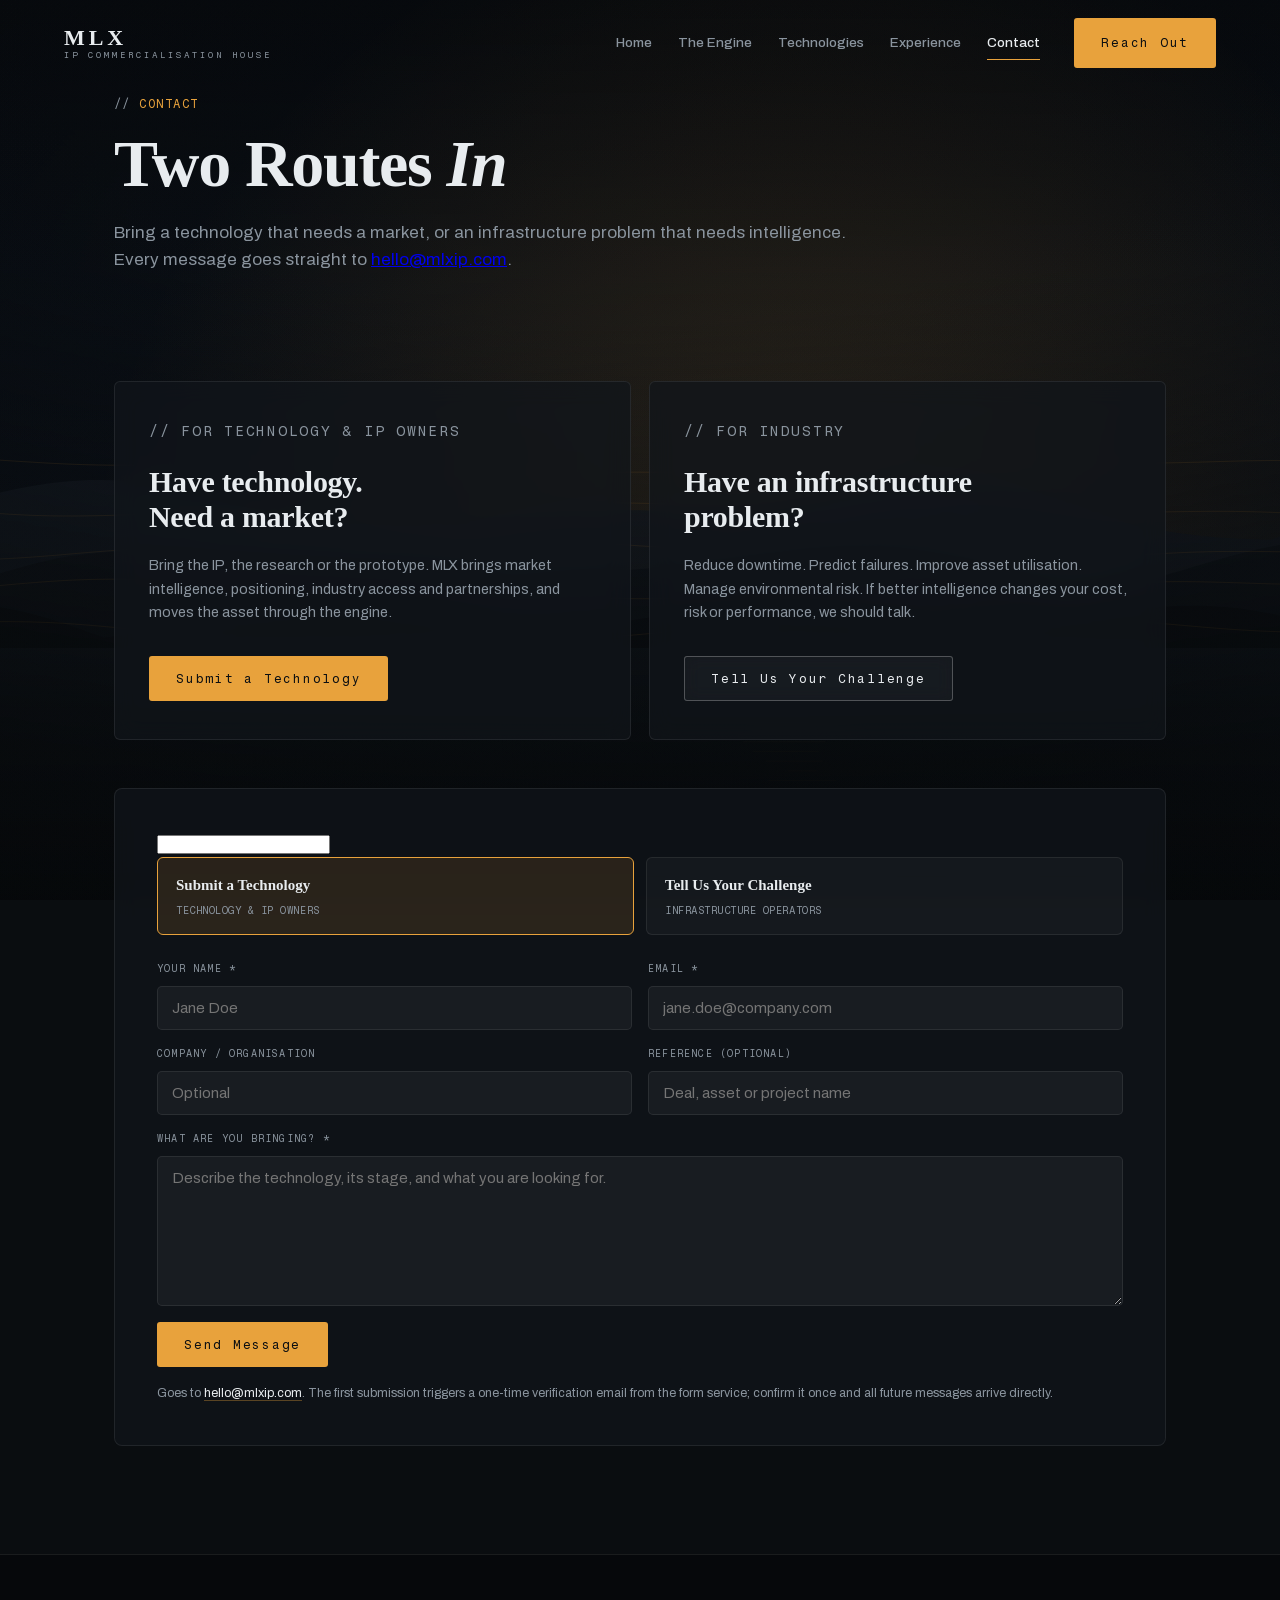
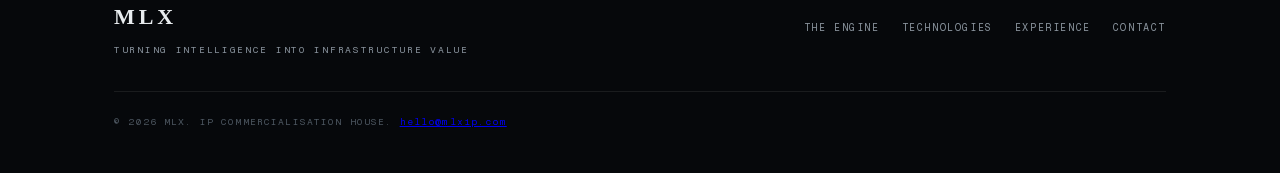
==== contact.html @ 14f5a901 "Add contact page with form to hello@mlxip.com; wire CTAs; guard matchMedia crash" ====
<!DOCTYPE html>
<html lang="en">
<head>
<meta charset="UTF-8" />
<meta name="viewport" content="width=device-width, initial-scale=1.0" />
<title>MLX | Contact</title>
<meta name="description" content="Send MLX a technology submission or an infrastructure challenge. Every message goes to hello@mlxip.com." />
<link rel="stylesheet" href="css/styles.css" />
<link rel="icon" href="data:image/svg+xml,%3Csvg xmlns='http://www.w3.org/2000/svg' viewBox='0 0 32 32'%3E%3Crect width='32' height='32' rx='6' fill='%230A0D10'/%3E%3Ctext x='16' y='22' font-family='monospace' font-size='14' fill='%23E8A23C' text-anchor='middle'%3EMLX%3C/text%3E%3C/svg%3E" />
</head>
<body>

<video id="bg-video" muted playsinline preload="auto" loop></video>
<canvas id="bg-canvas"></canvas>
<div class="bg-vignette"></div>
<div class="bg-grain"></div>

<!-- Navigation -->
<header class="nav">
  <a class="nav__mark" href="index.html" data-scroll>
    <span class="nav__mark-glyph">MLX</span>
    <span class="nav__mark-sub">IP Commercialisation House</span>
  </a>
  <nav class="nav__links">
    <a href="index.html">Home</a>
    <a href="index.html#engine">The Engine</a>
    <a href="index.html#portfolio">Technologies</a>
    <a href="index.html#team">Experience</a>
    <a href="#mail-form" data-scroll class="nav__is-active">Contact</a>
  </nav>
  <a class="btn btn--accent nav__cta" href="#mail-form" data-scroll>Reach Out</a>
  <button class="nav__burger" id="nav-burger" aria-label="Menu"><span></span><span></span><span></span></button>
</header>

<div class="nav-mobile" id="nav-mobile">
  <a href="index.html">Home</a>
  <a href="index.html#engine">The Engine</a>
  <a href="index.html#portfolio">Technologies</a>
  <a href="index.html#team">Experience</a>
  <a href="#mail-form" data-scroll class="nav-mobile__cta">Contact</a>
</div>

<main>

  <section class="contact-hero">
    <p class="mono tag reveal">CONTACT</p>
    <h1 class="reveal">Two Routes <em>In</em></h1>
    <p class="contact-hero__sub reveal">
      Bring a technology that needs a market, or an infrastructure problem that needs intelligence.
      Every message goes straight to <a href="mailto:hello@mlxip.com">hello@mlxip.com</a>.
    </p>
  </section>

  <section class="section" id="mail-form">
    <div class="grid grid--2 reveal">
      <article class="card card--route">
        <p class="mono tag">FOR TECHNOLOGY &amp; IP OWNERS</p>
        <h3>Have technology.<br />Need a market?</h3>
        <p>Bring the IP, the research or the prototype. MLX brings market intelligence, positioning, industry access and partnerships, and moves the asset through the engine.</p>
        <button type="button" class="btn btn--accent" data-intent="technology">Submit a Technology</button>
      </article>
      <article class="card card--route">
        <p class="mono tag">FOR INDUSTRY</p>
        <h3>Have an infrastructure<br />problem?</h3>
        <p>Reduce downtime. Predict failures. Improve asset utilisation. Manage environmental risk. If better intelligence changes your cost, risk or performance, we should talk.</p>
        <button type="button" class="btn btn--ghost" data-intent="challenge">Tell Us Your Challenge</button>
      </article>
    </div>

    <form id="contact-form" class="contact-form reveal" action="https://formsubmit.co/hello@mlxip.com" method="POST" target="_blank" novalidate>
      <input type="text" name="_honey" id="honey" class="hp" tabindex="-1" autocomplete="off" aria-hidden="true" />

      <div class="form-intent" role="radiogroup" aria-label="Message type">
        <input type="radio" name="intent" id="intent-tech" value="technology" checked />
        <label for="intent-tech"><b>Submit a Technology</b><small>TECHNOLOGY &amp; IP OWNERS</small></label>
        <input type="radio" name="intent" id="intent-challenge" value="challenge" />
        <label for="intent-challenge"><b>Tell Us Your Challenge</b><small>INFRASTRUCTURE OPERATORS</small></label>
      </div>

      <div class="form-grid">
        <div class="field">
          <span>YOUR NAME *</span>
          <input type="text" name="name" id="f-name" required minlength="2" maxlength="80" placeholder="Jane Doe" autocomplete="name" />
        </div>
        <div class="field">
          <span>EMAIL *</span>
          <input type="email" name="email" id="f-email" required placeholder="jane.doe@company.com" autocomplete="email" />
        </div>
        <div class="field">
          <span>COMPANY / ORGANISATION</span>
          <input type="text" name="company" id="f-company" maxlength="120" placeholder="Optional" autocomplete="organization" />
        </div>
        <div class="field">
          <span>REFERENCE (OPTIONAL)</span>
          <input type="text" name="reference" id="f-ref" maxlength="80" placeholder="Deal, asset or project name" />
        </div>
        <div class="field wide">
          <span id="msg-label">WHAT ARE YOU BRINGING? *</span>
          <textarea name="message" id="f-message" required minlength="10" maxlength="4000" placeholder="Describe the technology, its stage, and what you are looking for."></textarea>
        </div>
      </div>

      <div class="form-actions">
        <button type="submit" class="btn btn--accent">Send Message</button>
        <p class="form-note">Goes to <a href="mailto:hello@mlxip.com">hello@mlxip.com</a>. The first submission triggers a one-time verification email from the form service; confirm it once and all future messages arrive directly.</p>
      </div>

      <p class="form-status" id="form-status" role="status"></p>
    </form>
  </section>

  <footer class="footer">
    <div class="footer__inner">
      <div class="footer__brand">
        <span class="nav__mark-glyph">MLX</span>
        <p class="mono">TURNING INTELLIGENCE INTO INFRASTRUCTURE VALUE</p>
      </div>
      <nav class="footer__links mono">
        <a href="index.html#engine">THE ENGINE</a>
        <a href="index.html#portfolio">TECHNOLOGIES</a>
        <a href="index.html#team">EXPERIENCE</a>
        <a href="#mail-form" data-scroll>CONTACT</a>
      </nav>
      <p class="footer__copy mono">&copy; 2026 MLX. IP COMMERCIALISATION HOUSE. <a href="mailto:hello@mlxip.com">hello@mlxip.com</a></p>
    </div>
  </footer>

</main>

<script src="js/vendor/gsap.min.js"></script>
<script src="js/vendor/ScrollTrigger.min.js"></script>
<script src="js/vendor/lenis.min.js"></script>
<script src="js/background.js"></script>
<script src="js/contact.js"></script>
</body>
</html>
---- css/styles.css ----
/* MLX dark design system */

@font-face { font-family:'Fraunces'; src:url('fonts/fraunces-latin-700.woff2') format('woff2'); font-weight:100 900; font-style:normal; font-display:swap; }
@font-face { font-family:'Archivo'; src:url('fonts/archivo-latin-400.woff2') format('woff2'); font-weight:100 900; font-style:normal; font-display:swap; }
@font-face { font-family:'Fragment Mono'; src:url('fonts/fragment-mono-latin-400.woff2') format('woff2'); font-weight:100 900; font-style:normal; font-display:swap; }

:root {
  --bg:        #0A0D10;
  --bg-2:      #0E1216;
  --panel:     rgba(17, 22, 27, 0.72);
  --panel-hi:  rgba(22, 28, 34, 0.85);
  --line:      rgba(255,255,255,0.08);
  --line-hi:   rgba(232,162,60,0.35);
  --text:      #E8ECEF;
  --muted:     #8A949E;
  --accent:    #E8A23C;
  --accent-hi: #F5BC66;
  --accent-dim:rgba(232,162,60,0.12);
  --font-head: 'Fraunces', Georgia, 'Times New Roman', serif;
  --font-body: 'Archivo', 'Helvetica Neue', Arial, sans-serif;
  --font-mono: 'Fragment Mono', 'SF Mono', ui-monospace, Consolas, monospace;
  --maxw: 1180px;
  --pad: clamp(20px, 5vw, 64px);
}

* { margin:0; padding:0; box-sizing:border-box; }
html { scroll-behavior:auto; }
html.lenis, html.lenis body { height:auto; }
.lenis.lenis-smooth { scroll-behavior:auto !important; }

body {
  background:var(--bg);
  color:var(--text);
  font-family:var(--font-body);
  font-size:16px;
  line-height:1.6;
  overflow-x:hidden;
  -webkit-font-smoothing:antialiased;
}

::selection { background:var(--accent); color:#0A0D10; }

/* ---------- fixed background stack ---------- */
#bg-video, #bg-canvas {
  position:fixed; inset:0; width:100%; height:100%;
  object-fit:cover; z-index:0; display:block;
}
#bg-video { opacity:0; transition:opacity 1.2s ease; }
#bg-video.is-active { opacity:1; }
#bg-canvas { transition:opacity 1.2s ease; }
#bg-canvas.is-hidden { opacity:0; }
.bg-vignette {
  position:fixed; inset:0; z-index:1; pointer-events:none;
  background:
    radial-gradient(120% 90% at 50% 0%, transparent 40%, rgba(5,7,9,0.55) 100%),
    linear-gradient(to bottom, rgba(5,7,9,0.35), rgba(5,7,9,0.15) 30%, rgba(5,7,9,0.55) 90%);
}
.bg-grain {
  position:fixed; inset:0; z-index:1; pointer-events:none; opacity:.05; mix-blend-mode:overlay;
  background-image:url("data:image/svg+xml,%3Csvg xmlns='http://www.w3.org/2000/svg' width='140' height='140'%3E%3Cfilter id='n'%3E%3CfeTurbulence type='fractalNoise' baseFrequency='0.9' numOctaves='2'/%3E%3C/filter%3E%3Crect width='140' height='140' filter='url(%23n)'/%3E%3C/svg%3E");
}

main { position:relative; z-index:2; }

/* ---------- type & shared ---------- */
h1,h2,h3 { font-family:var(--font-head); font-weight:700; line-height:1.08; letter-spacing:-0.01em; }
h2 { font-size:clamp(30px, 4.2vw, 52px); }
h2 em, .hero__tagline em { font-style:normal; color:var(--accent); }
h3 { font-size:20px; }
.mono { font-family:var(--font-mono); font-size:12px; letter-spacing:0.12em; }
.tag { color:var(--accent); margin-bottom:16px; display:inline-block; }
.tag::before { content:'// '; color:var(--muted); }

.section { max-width:var(--maxw); margin:0 auto; padding:clamp(90px,12vh,150px) var(--pad); }
.section-head { max-width:720px; margin-bottom:clamp(40px,6vh,64px); }
.section-head__sub { color:var(--muted); margin-top:18px; font-size:17px; }

.btn {
  display:inline-flex; align-items:center; gap:10px;
  font-family:var(--font-mono); font-size:12.5px; letter-spacing:0.14em;
  padding:14px 26px; border-radius:3px; text-decoration:none;
  border:1px solid transparent; cursor:pointer;
  transition:transform .25s ease, box-shadow .25s ease, background .25s ease, color .25s ease, border-color .25s ease;
}
.btn--accent { background:var(--accent); color:#0B0E11; font-weight:500; }
.btn--accent:hover { background:var(--accent-hi); transform:translateY(-2px); box-shadow:0 8px 30px rgba(232,162,60,0.35); }
.btn--ghost { border-color:rgba(255,255,255,0.25); color:var(--text); background:rgba(255,255,255,0.03); backdrop-filter:blur(8px); }
.btn--ghost:hover { border-color:var(--accent); color:var(--accent); transform:translateY(-2px); }

/* ---------- nav ---------- */
.nav {
  position:fixed; top:0; left:0; right:0; z-index:50;
  display:flex; align-items:center; gap:34px;
  padding:18px var(--pad);
  transition:background .4s ease, border-color .4s ease, padding .4s ease;
  border-bottom:1px solid transparent;
}
.nav.is-scrolled {
  background:rgba(8,10,13,0.78); backdrop-filter:blur(14px);
  border-bottom-color:var(--line); padding:12px var(--pad);
}
.nav__mark { text-decoration:none; color:var(--text); display:flex; flex-direction:column; line-height:1.15; margin-right:auto; }
.nav__mark-glyph { font-family:var(--font-head); font-weight:700; font-size:22px; letter-spacing:0.18em; }
.nav__mark-sub { font-family:var(--font-mono); font-size:9px; letter-spacing:0.22em; color:var(--muted); text-transform:uppercase; }
.nav__links { display:flex; gap:26px; }
.nav__links a {
  color:var(--muted); text-decoration:none; font-size:13.5px; font-weight:500;
  transition:color .25s ease; position:relative;
}
.nav__links a::after { content:''; position:absolute; left:0; bottom:-6px; width:0; height:1px; background:var(--accent); transition:width .25s ease; }
.nav__links a.nav__is-active { color:var(--text); }
.nav__links a.nav__is-active::after { width:100%; }
.nav__links a:hover { color:var(--text); }
.nav__links a:hover::after { width:100%; }
.nav__burger { display:none; background:none; border:0; cursor:pointer; flex-direction:column; gap:5px; padding:6px; }
.nav__burger span { display:block; width:22px; height:2px; background:var(--text); transition:.3s; }
.nav-mobile {
  position:fixed; inset:0; z-index:49; background:rgba(7,9,12,0.96); backdrop-filter:blur(18px);
  display:flex; flex-direction:column; justify-content:center; gap:8px; padding:0 var(--pad);
  opacity:0; pointer-events:none; transition:opacity .35s ease;
}
.nav-mobile.is-open { opacity:1; pointer-events:auto; }
.nav-mobile a { font-family:var(--font-head); font-size:30px; color:var(--text); text-decoration:none; padding:10px 0; border-bottom:1px solid var(--line); }
.nav-mobile__cta { color:var(--accent) !important; }

/* ---------- hero ---------- */
.hero {
  min-height:100vh; display:flex; align-items:center;
  max-width:var(--maxw); margin:0 auto; padding:0 var(--pad); position:relative;
}
.hero__inner { max-width:760px; padding-top:8vh; }
.hero__wordmark {
  font-size:clamp(84px, 14vw, 168px); letter-spacing:0.08em; line-height:.95;
  background:linear-gradient(180deg, #F2F5F7 30%, #5C6A76 110%);
  -webkit-background-clip:text; background-clip:text; color:transparent;
  margin:6px 0 10px;
}
.hero__tagline { font-family:var(--font-head); font-weight:500; font-size:clamp(22px, 3vw, 34px); line-height:1.2; margin-bottom:22px; }
.hero__statement { color:var(--muted); max-width:560px; font-size:16.5px; margin-bottom:34px; }
.hero__ctas { display:flex; gap:16px; flex-wrap:wrap; }
.hero__scrollcue {
  position:absolute; bottom:34px; left:var(--pad);
  display:flex; align-items:center; gap:12px; color:var(--muted); font-size:10px;
}
.hero__scrollcue i { display:block; width:1px; height:44px; background:linear-gradient(var(--accent), transparent); animation:cue 2.2s ease-in-out infinite; }
@keyframes cue { 0%,100% { transform:scaleY(.4); opacity:.4; } 50% { transform:scaleY(1); opacity:1; } }

/* ---------- engine ---------- */
.engine { position:relative; }
.engine__pin {
  min-height:100vh; display:flex; flex-direction:column; justify-content:center;
  max-width:var(--maxw); margin:0 auto; padding:12vh var(--pad) 10vh;
}
.engine__layout { display:grid; grid-template-columns:minmax(280px, 380px) 1fr; gap:clamp(30px, 5vw, 70px); align-items:center; }
.engine__funnel { display:flex; flex-direction:column; gap:8px; }
.engine__funnel-bar {
  position:relative; height:clamp(34px, 5.2vh, 52px);
  background:rgba(255,255,255,0.035); border:1px solid var(--line); border-radius:2px;
  transition:border-color .4s, background .4s, box-shadow .4s;
}
.engine__funnel-bar label {
  position:absolute; inset:0; display:flex; align-items:center; padding:0 16px;
  font-family:var(--font-mono); font-size:11.5px; letter-spacing:0.22em; color:var(--muted);
  transition:color .4s;
}
/* trapezoid funnel: each bar narrower than the last */
.engine__funnel-bar:nth-child(1) { width:100%; }
.engine__funnel-bar:nth-child(2) { width:91%; }
.engine__funnel-bar:nth-child(3) { width:82%; }
.engine__funnel-bar:nth-child(4) { width:73%; }
.engine__funnel-bar:nth-child(5) { width:64%; }
.engine__funnel-bar:nth-child(6) { width:55%; }
.engine__funnel-bar.is-active {
  background:linear-gradient(90deg, var(--accent-dim), rgba(232,162,60,0.05));
  border-color:var(--line-hi);
  box-shadow:0 0 24px rgba(232,162,60,0.12) inset;
}
.engine__funnel-bar.is-active label { color:var(--accent); }
.engine__stages { position:relative; min-height:300px; }
.stage {
  position:absolute; inset:0; display:flex; flex-direction:column; justify-content:center;
  opacity:0; transform:translateY(28px); pointer-events:none;
}
.stage.is-active { pointer-events:auto; }
.stage__num { color:var(--accent); font-size:13px; margin-bottom:14px; }
.stage h3 { font-size:clamp(24px, 2.6vw, 34px); margin-bottom:14px; }
.stage p { color:var(--muted); max-width:520px; font-size:16.5px; }
.engine__foot { margin-top:5vh; color:var(--muted); font-size:10.5px; text-align:center; opacity:.7; }

/* ---------- cards ---------- */
.grid { display:grid; gap:18px; }
.grid--4 { grid-template-columns:repeat(4,1fr); }
.grid--3 { grid-template-columns:repeat(3,1fr); }
.grid--2 { grid-template-columns:repeat(2,1fr); }
.card {
  background:var(--panel); border:1px solid var(--line); border-radius:6px;
  padding:28px 26px; backdrop-filter:blur(12px);
  transition:transform .35s ease, border-color .35s ease, background .35s ease;
}
.card:hover { transform:translateY(-5px); border-color:var(--line-hi); background:var(--panel-hi); }
.card__icon { color:var(--accent); font-size:11px; margin-bottom:20px; }
.card h3 { margin-bottom:12px; }
.card p { color:var(--muted); font-size:14.5px; }
.card__meta { list-style:none; margin-top:20px; display:flex; flex-direction:column; gap:7px; }
.card__meta li { font-size:10px; color:var(--muted); letter-spacing:0.14em; }
.card__meta li::before { content:'+ '; color:var(--accent); }
.card--pillar .stage__num { display:inline-block; font-size:26px; color:rgba(232,162,60,0.5); margin-bottom:16px; }

/* ---------- portfolio ---------- */
.portfolio__table { border:1px solid var(--line); border-radius:6px; overflow:hidden; background:var(--panel); backdrop-filter:blur(12px); }
.portfolio__row {
  display:grid; grid-template-columns:1.2fr 1.6fr 1fr 1.1fr 0.8fr; gap:18px;
  padding:24px 26px; border-top:1px solid var(--line); align-items:center;
}
.portfolio__row--head { border-top:0; padding:14px 26px; font-size:10px; color:var(--muted); background:rgba(255,255,255,0.02); letter-spacing:0.16em; }
.portfolio__row--head span:not(:first-child) { border-left:1px solid var(--line); padding-left:18px; }
.portfolio__row:not(.portfolio__row--head):hover { background:rgba(255,255,255,0.02); }
.portfolio__tech strong { font-family:var(--font-head); font-size:18px; display:block; }
.portfolio__tech small { color:var(--muted); font-size:9.5px; letter-spacing:0.18em; }
.portfolio__row > span:not(.portfolio__tech) { color:var(--muted); font-size:13.5px; }
.portfolio__path { font-size:10px !important; letter-spacing:0.1em; color:var(--text) !important; }
.portfolio__muted { opacity:.55; }
.status {
  font-style:normal; font-family:var(--font-mono); font-size:9.5px; letter-spacing:0.16em;
  padding:6px 12px; border-radius:2px; white-space:nowrap; display:inline-block;
}
.status--live { color:var(--accent); border:1px solid var(--line-hi); background:var(--accent-dim); }
.status--live::before { content:''; display:inline-block; width:6px; height:6px; border-radius:50%; background:var(--accent); margin-right:8px; animation:pulse 2s infinite; }
.status--pending { color:var(--muted); border:1px solid var(--line); }
@keyframes pulse { 0%,100% { opacity:1; } 50% { opacity:.3; } }
.portfolio__cta { margin-top:40px; display:flex; align-items:center; gap:24px; flex-wrap:wrap; }
.portfolio__cta p { color:var(--muted); font-size:15px; }

/* ---------- insights ---------- */
.insights__empty {
  border:1px dashed rgba(255,255,255,0.16); border-radius:6px; padding:70px 30px;
  text-align:center; color:var(--muted); background:rgba(255,255,255,0.015);
}
.insights__empty .mono { color:var(--accent); letter-spacing:0.3em; margin-bottom:12px; }
.insights__pulse {
  width:10px; height:10px; border-radius:50%; background:var(--accent); margin:0 auto 22px;
  animation:pulse 2s infinite;
}

/* ---------- contact page ---------- */
.contact-hero { max-width:var(--maxw); margin:0 auto; padding:clamp(70px,10vh,130px) var(--pad) 0; }
.contact-hero h1 { font-size:clamp(38px,5.2vw,66px); line-height:1.04; letter-spacing:-0.02em; }
.contact-hero__sub { color:var(--muted); font-size:17px; max-width:780px; margin-top:20px; }

/* ---------- contact form ---------- */
.contact-form {
  background:var(--panel); border:1px solid var(--line); border-radius:8px;
  padding:clamp(26px,3.4vw,42px); backdrop-filter:blur(12px); margin-top:48px;
}
.form-intent { display:flex; gap:12px; flex-wrap:wrap; }
.form-intent input { position:absolute; opacity:0; pointer-events:none; }
.form-intent label {
  flex:1 1 0; min-width:210px; padding:15px 18px; cursor:pointer; color:var(--text);
  background:rgba(255,255,255,0.03); border:1px solid var(--line); border-radius:6px;
  transition:border-color .2s ease, background .2s ease;
}
.form-intent label:hover { border-color:var(--line-hi); }
.form-intent input:checked + label { border-color:var(--accent); background:var(--accent-dim); }
.form-intent label b { font-family:var(--font-head); font-weight:700; font-size:15px; display:block; }
.form-intent label small { font-family:var(--font-mono); font-size:10.5px; color:var(--muted); display:block; margin-top:6px; letter-spacing:0.05em; }
.form-grid { display:grid; grid-template-columns:repeat(2,1fr); gap:16px; margin-top:26px; }
.field { position:relative; }
.field.wide { grid-column:1 / -1; }
.field > span { display:block; font-family:var(--font-mono); font-size:10px; letter-spacing:0.12em; color:var(--muted); margin-bottom:9px; }
.field input, .field textarea {
  width:100%; background:rgba(255,255,255,0.045); border:1px solid var(--line); border-radius:5px;
  color:var(--text); padding:13px 14px; font-family:var(--font-body); font-size:15px;
  transition:border-color .2s ease, box-shadow .2s ease;
}
.field input:focus, .field textarea:focus { outline:none; border-color:var(--accent); box-shadow:0 0 0 2px rgba(232,162,60,0.12); }
.field textarea { min-height:150px; resize:vertical; }
.form-actions { display:flex; align-items:center; gap:16px; flex-wrap:wrap; margin-top:8px; }
.form-note { color:var(--muted); font-size:12.5px; }
.form-note a { color:var(--text); text-decoration:none; border-bottom:1px solid var(--line-hi); }
.form-note a:hover { color:var(--accent); }
.form-status { display:none; margin-top:18px; font-size:14.5px; }
.form-status.show { display:block; }
.form-status.ok { color:#93C19E; }
.form-status.err { color:#DF8A6B; }
@media (max-width:760px) {
  .form-intent { flex-direction:column; }
  .form-grid { grid-template-columns:1fr; }
}

/* ---------- contact routes (home + page) ---------- */
.card--route { padding:38px 34px; display:flex; flex-direction:column; align-items:flex-start; gap:6px; }
.card--route h3 { font-size:clamp(24px, 2.4vw, 30px); margin-bottom:14px; line-height:1.15; }
.card--route p:not(.tag) { color:var(--muted); margin-bottom:26px; }
.card--route .btn { margin-top:auto; }

/* ---------- footer ---------- */
.footer { border-top:1px solid var(--line); background:rgba(6,8,10,0.72); backdrop-filter:blur(10px); position:relative; z-index:2; }
.footer__inner {
  max-width:var(--maxw); margin:0 auto; padding:44px var(--pad);
  display:flex; align-items:center; gap:34px; flex-wrap:wrap;
}
.footer__brand { margin-right:auto; }
.footer__brand p { color:var(--muted); font-size:9.5px; margin-top:8px; letter-spacing:0.18em; }
.footer__links { display:flex; gap:22px; }
.footer__links a { color:var(--muted); text-decoration:none; font-size:10px; letter-spacing:0.16em; transition:color .25s; }
.footer__links a:hover { color:var(--accent); }
.footer__copy { color:#4E5862; font-size:9.5px; width:100%; padding-top:22px; border-top:1px solid var(--line); }

/* ---------- reveal defaults (JS overrides) ---------- */
.reveal { opacity:0; transform:translateY(26px); }

/* ---------- responsive ---------- */
@media (max-width: 1020px) {
  .grid--4 { grid-template-columns:repeat(2,1fr); }
  .grid--3 { grid-template-columns:1fr; }
  .grid--2 { grid-template-columns:1fr; }
  .engine__layout { grid-template-columns:1fr; gap:40px; }
  .engine__stages { min-height:240px; }
  .nav__links, .nav__cta { display:none; }
  .nav__burger { display:flex; }
}
@media (max-width: 760px) {
  .grid--4 { grid-template-columns:1fr; }
  .portfolio__row { grid-template-columns:1fr; gap:10px; padding:20px; }
  .portfolio__row--head { display:none; }
  .portfolio__row > span::before { content:attr(data-th); display:block; font-family:var(--font-mono); font-size:9px; letter-spacing:0.2em; color:var(--accent); margin-bottom:4px; }
  .portfolio__path { font-size:10px; }
  .engine__funnel-bar label { font-size:10px; }
  .hero__ctas .btn { width:100%; justify-content:center; }
}
@media (prefers-reduced-motion: reduce) {
  .hero__scrollcue i, .insights__pulse, .status--live::before { animation:none; }
}
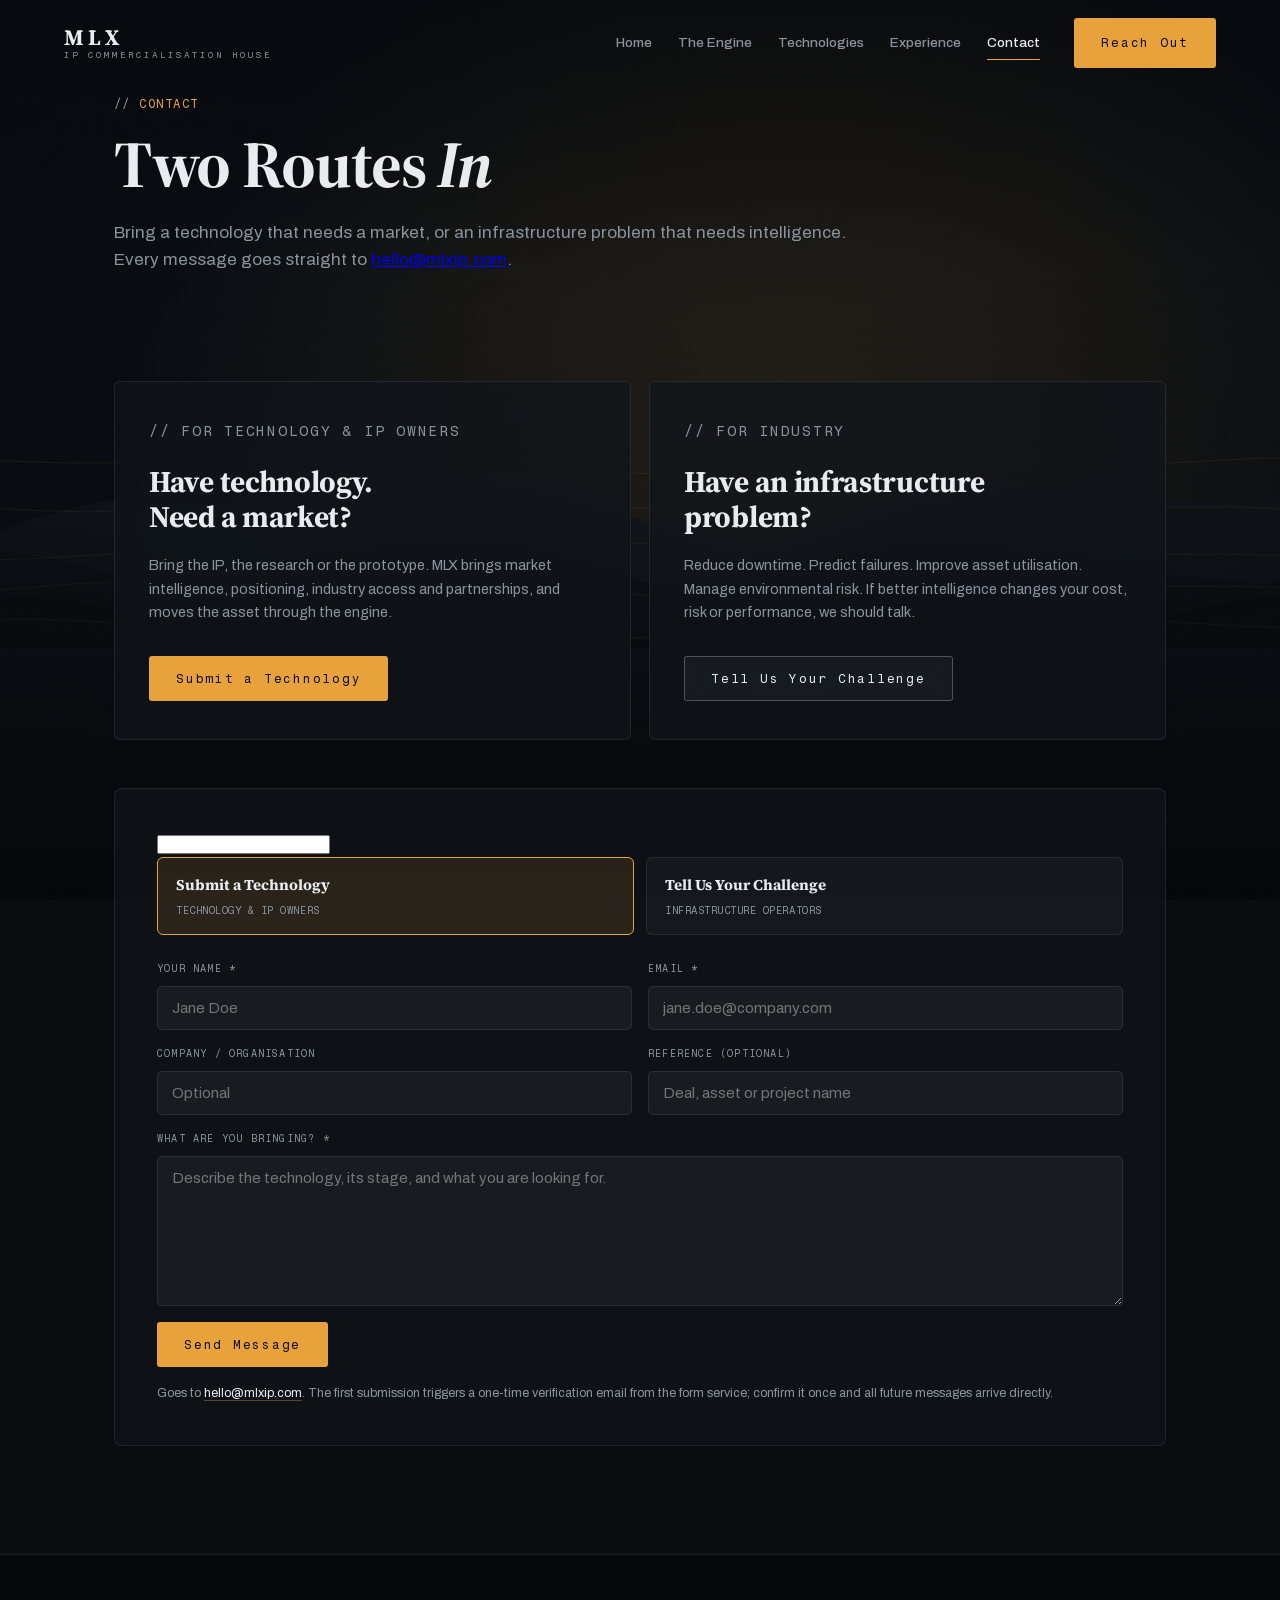
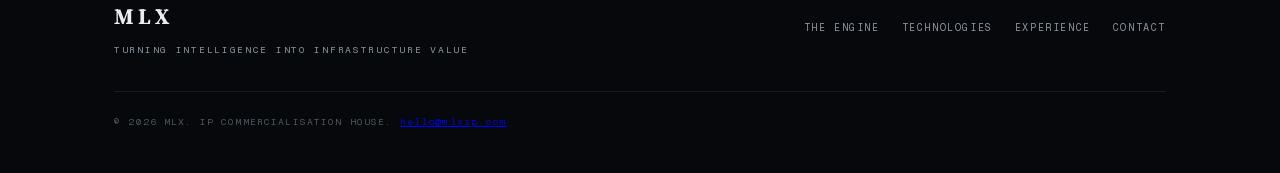
==== commit b317dbf8: "Switch headings to Source Serif 4 for contrast against Archivo body" ====
--- a/contact.html
+++ b/contact.html
@@ -5,6 +5,9 @@
 <meta name="viewport" content="width=device-width, initial-scale=1.0" />
 <title>MLX | Contact</title>
 <meta name="description" content="Send MLX a technology submission or an infrastructure challenge. Every message goes to hello@mlxip.com." />
+<link rel="preconnect" href="https://fonts.googleapis.com" />
+<link rel="preconnect" href="https://fonts.gstatic.com" crossorigin />
+<link rel="stylesheet" href="https://fonts.googleapis.com/css2?family=Source+Serif+4:opsz,wght@8..60,400;8..60,500;8..60,600;8..60,700&display=swap" />
 <link rel="stylesheet" href="css/styles.css" />
 <link rel="icon" href="data:image/svg+xml,%3Csvg xmlns='http://www.w3.org/2000/svg' viewBox='0 0 32 32'%3E%3Crect width='32' height='32' rx='6' fill='%230A0D10'/%3E%3Ctext x='16' y='22' font-family='monospace' font-size='14' fill='%23E8A23C' text-anchor='middle'%3EMLX%3C/text%3E%3C/svg%3E" />
 </head>
--- a/css/styles.css
+++ b/css/styles.css
@@ -1,7 +1,6 @@
 
 /* MLX dark design system */
 
-@font-face { font-family:'Fraunces'; src:url('fonts/fraunces-latin-700.woff2') format('woff2'); font-weight:100 900; font-style:normal; font-display:swap; }
 @font-face { font-family:'Archivo'; src:url('fonts/archivo-latin-400.woff2') format('woff2'); font-weight:100 900; font-style:normal; font-display:swap; }
 @font-face { font-family:'Fragment Mono'; src:url('fonts/fragment-mono-latin-400.woff2') format('woff2'); font-weight:100 900; font-style:normal; font-display:swap; }
 
@@ -17,7 +16,7 @@
   --accent:    #E8A23C;
   --accent-hi: #F5BC66;
   --accent-dim:rgba(232,162,60,0.12);
-  --font-head: 'Fraunces', Georgia, 'Times New Roman', serif;
+  --font-head: 'Source Serif 4', Georgia, 'Times New Roman', serif;
   --font-body: 'Archivo', 'Helvetica Neue', Arial, sans-serif;
   --font-mono: 'Fragment Mono', 'SF Mono', ui-monospace, Consolas, monospace;
   --maxw: 1180px;
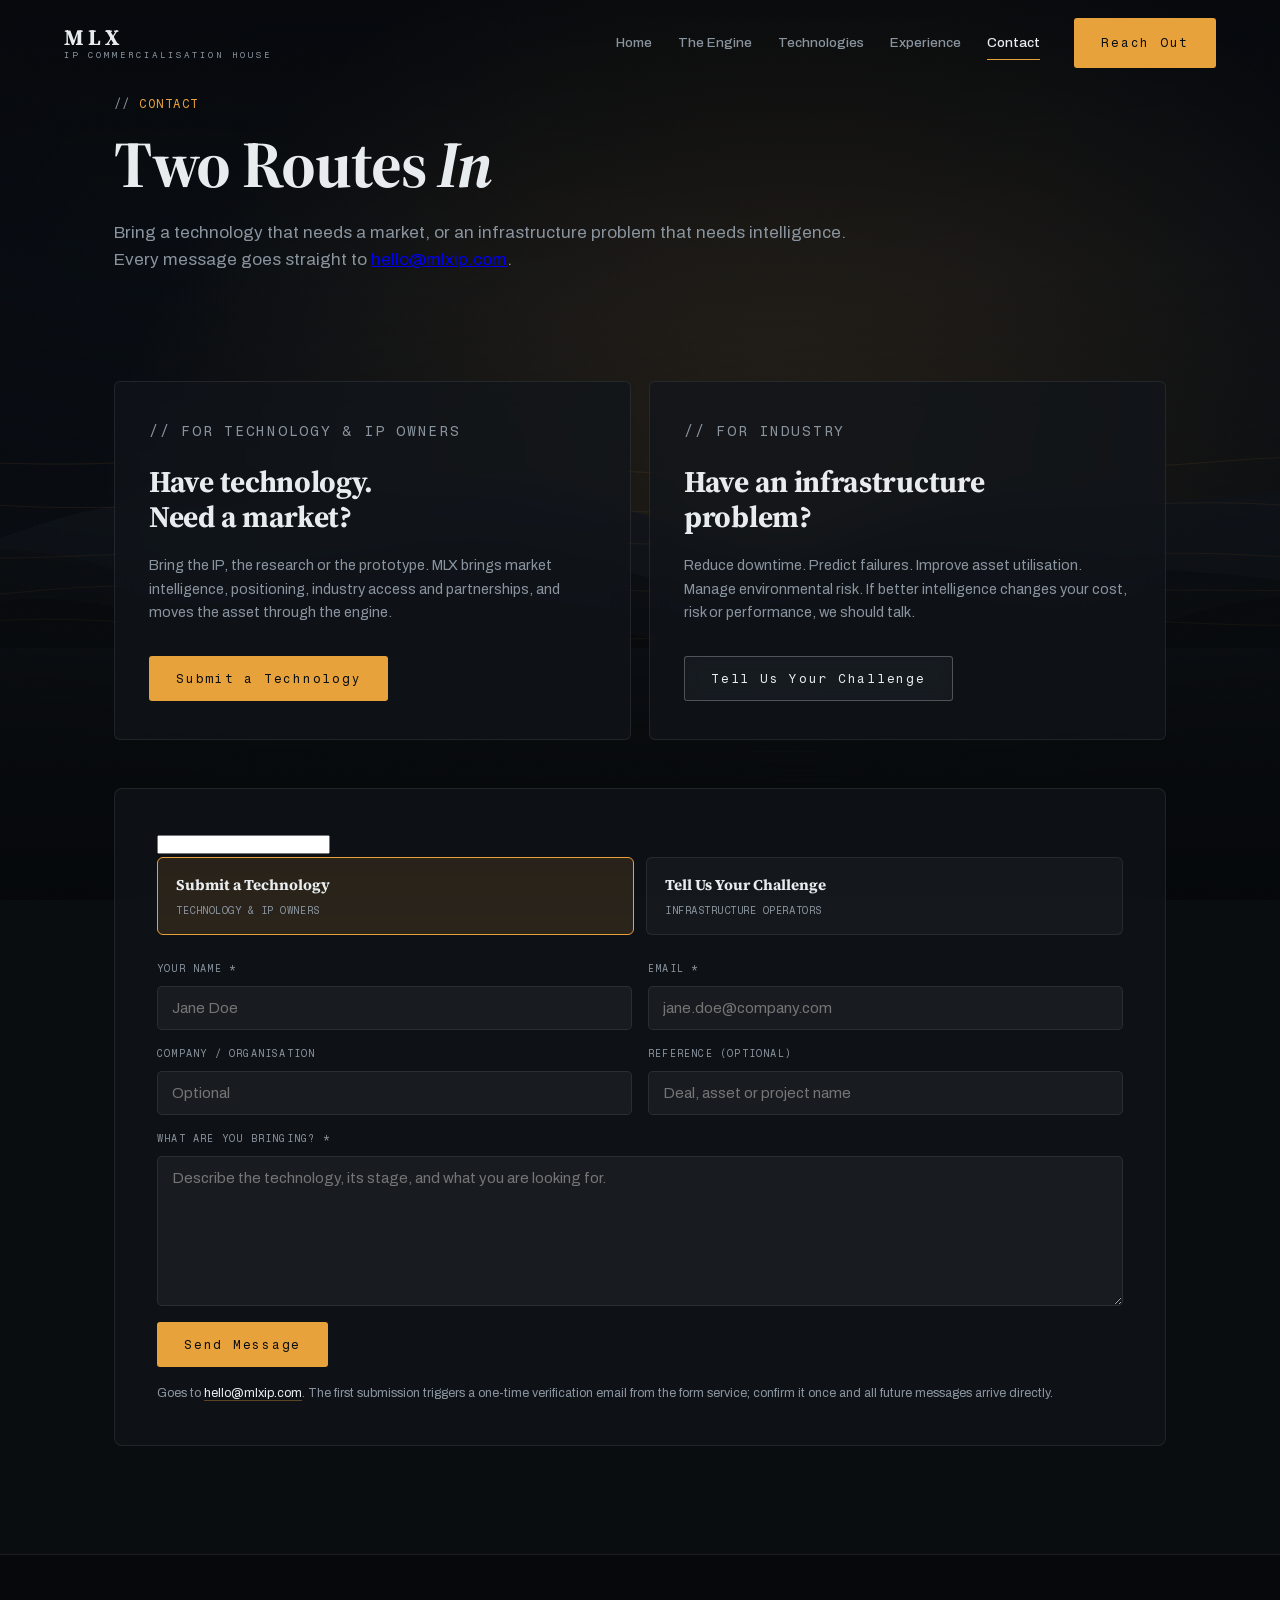
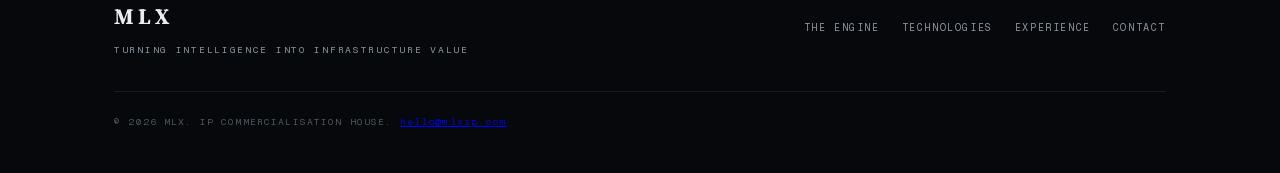
==== commit 8b2695e0: "Version stylesheet (?v=2) to bust 7-day CDN cache of old heading font" ====
--- a/contact.html
+++ b/contact.html
@@ -8,7 +8,7 @@
 <link rel="preconnect" href="https://fonts.googleapis.com" />
 <link rel="preconnect" href="https://fonts.gstatic.com" crossorigin />
 <link rel="stylesheet" href="https://fonts.googleapis.com/css2?family=Source+Serif+4:opsz,wght@8..60,400;8..60,500;8..60,600;8..60,700&display=swap" />
-<link rel="stylesheet" href="css/styles.css" />
+<link rel="stylesheet" href="css/styles.css?v=2" />
 <link rel="icon" href="data:image/svg+xml,%3Csvg xmlns='http://www.w3.org/2000/svg' viewBox='0 0 32 32'%3E%3Crect width='32' height='32' rx='6' fill='%230A0D10'/%3E%3Ctext x='16' y='22' font-family='monospace' font-size='14' fill='%23E8A23C' text-anchor='middle'%3EMLX%3C/text%3E%3C/svg%3E" />
 </head>
 <body>
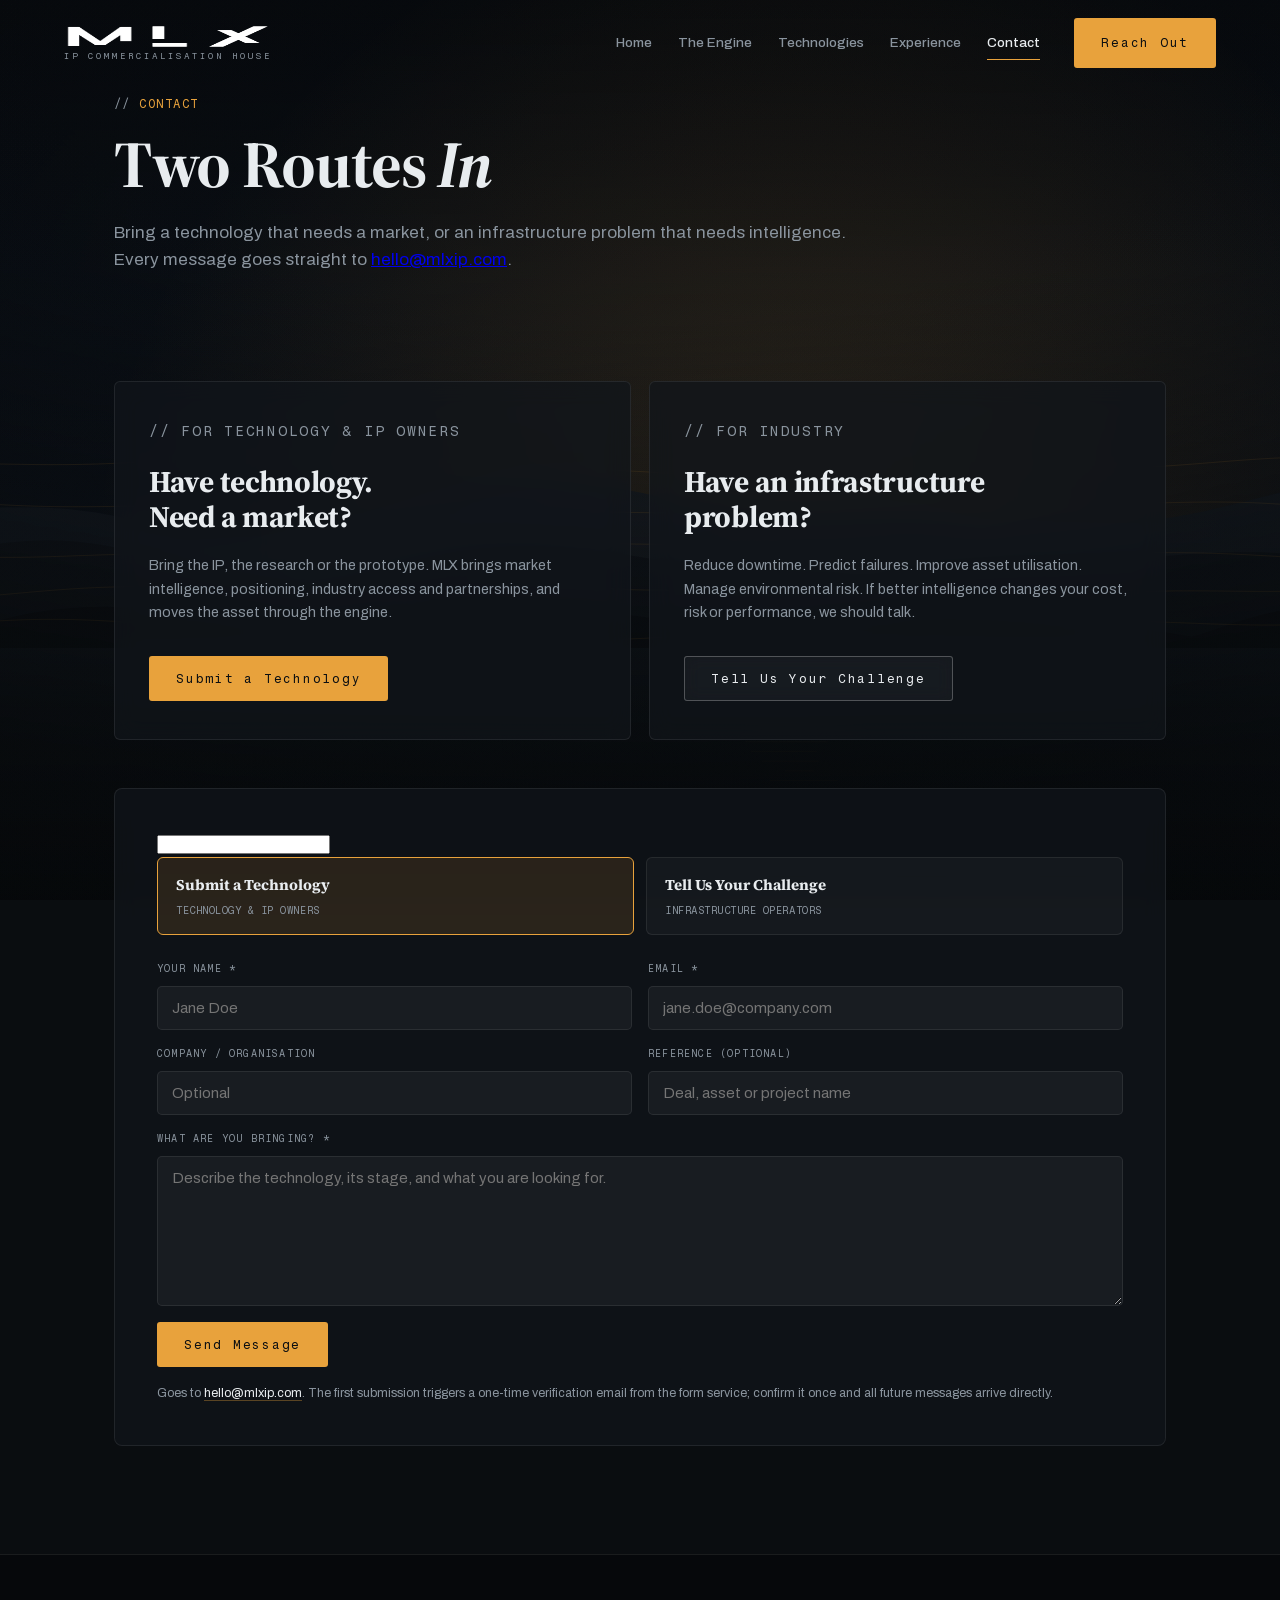
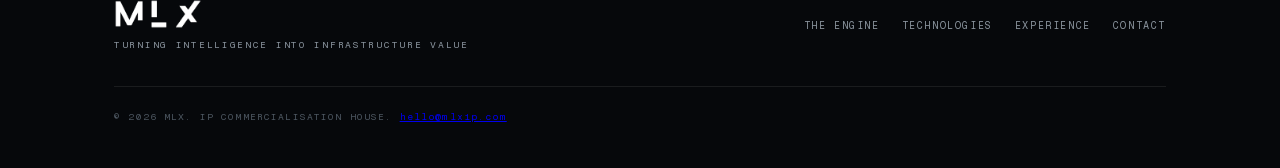
==== commit 6863b215: "Integrate MLX logo across nav, hero, footer, mobile menu; add PNG favicons, apple-touch and OG image" ====
--- a/contact.html
+++ b/contact.html
@@ -8,8 +8,16 @@
 <link rel="preconnect" href="https://fonts.googleapis.com" />
 <link rel="preconnect" href="https://fonts.gstatic.com" crossorigin />
 <link rel="stylesheet" href="https://fonts.googleapis.com/css2?family=Source+Serif+4:opsz,wght@8..60,400;8..60,500;8..60,600;8..60,700&display=swap" />
-<link rel="stylesheet" href="css/styles.css?v=2" />
-<link rel="icon" href="data:image/svg+xml,%3Csvg xmlns='http://www.w3.org/2000/svg' viewBox='0 0 32 32'%3E%3Crect width='32' height='32' rx='6' fill='%230A0D10'/%3E%3Ctext x='16' y='22' font-family='monospace' font-size='14' fill='%23E8A23C' text-anchor='middle'%3EMLX%3C/text%3E%3C/svg%3E" />
+<link rel="stylesheet" href="css/styles.css?v=3" />
+<link rel="icon" type="image/png" sizes="32x32" href="assets/favicon/favicon-32.png" />
+<link rel="icon" type="image/png" sizes="64x64" href="assets/favicon/favicon-64.png" />
+<link rel="apple-touch-icon" href="assets/favicon/apple-touch-icon.png" />
+<meta property="og:type" content="website" />
+<meta property="og:site_name" content="MLX" />
+<meta property="og:title" content="MLX | Contact" />
+<meta property="og:description" content="Send MLX a technology submission or an infrastructure challenge. Every message goes to hello@mlxip.com." />
+<meta property="og:url" content="https://mlxip.com/contact.html" />
+<meta property="og:image" content="https://mlxip.com/assets/logo/mlx-og.png" />
 </head>
 <body>
 
@@ -21,7 +29,7 @@
 <!-- Navigation -->
 <header class="nav">
   <a class="nav__mark" href="index.html" data-scroll>
-    <span class="nav__mark-glyph">MLX</span>
+    <img class="nav__logo" src="assets/logo/mlx-mark-white.png" alt="MLX" width="96" height="30" />
     <span class="nav__mark-sub">IP Commercialisation House</span>
   </a>
   <nav class="nav__links">
@@ -36,6 +44,7 @@
 </header>
 
 <div class="nav-mobile" id="nav-mobile">
+  <img class="nav-mobile__logo" src="assets/logo/mlx-mark-white.png" alt="MLX" width="104" height="33" />
   <a href="index.html">Home</a>
   <a href="index.html#engine">The Engine</a>
   <a href="index.html#portfolio">Technologies</a>
@@ -115,7 +124,7 @@
   <footer class="footer">
     <div class="footer__inner">
       <div class="footer__brand">
-        <span class="nav__mark-glyph">MLX</span>
+        <img class="footer__logo" src="assets/logo/mlx-mark-white.png" alt="MLX" width="104" height="33" />
         <p class="mono">TURNING INTELLIGENCE INTO INFRASTRUCTURE VALUE</p>
       </div>
       <nav class="footer__links mono">
--- a/css/styles.css
+++ b/css/styles.css
@@ -101,6 +101,7 @@
 }
 .nav__mark { text-decoration:none; color:var(--text); display:flex; flex-direction:column; line-height:1.15; margin-right:auto; }
 .nav__mark-glyph { font-family:var(--font-head); font-weight:700; font-size:22px; letter-spacing:0.18em; }
+.nav__logo { height:23px; width:auto; display:block; margin-bottom:3px; }
 .nav__mark-sub { font-family:var(--font-mono); font-size:9px; letter-spacing:0.22em; color:var(--muted); text-transform:uppercase; }
 .nav__links { display:flex; gap:26px; }
 .nav__links a {
@@ -121,6 +122,7 @@
 }
 .nav-mobile.is-open { opacity:1; pointer-events:auto; }
 .nav-mobile a { font-family:var(--font-head); font-size:30px; color:var(--text); text-decoration:none; padding:10px 0; border-bottom:1px solid var(--line); }
+.nav-mobile__logo { height:32px; width:auto; align-self:flex-start; margin-bottom:30px; }
 .nav-mobile__cta { color:var(--accent) !important; }
 
 /* ---------- hero ---------- */
@@ -135,6 +137,7 @@
   -webkit-background-clip:text; background-clip:text; color:transparent;
   margin:6px 0 10px;
 }
+.hero__logo { height:clamp(72px, 13vw, 156px); width:auto; display:block; }
 .hero__tagline { font-family:var(--font-head); font-weight:500; font-size:clamp(22px, 3vw, 34px); line-height:1.2; margin-bottom:22px; }
 .hero__statement { color:var(--muted); max-width:560px; font-size:16.5px; margin-bottom:34px; }
 .hero__ctas { display:flex; gap:16px; flex-wrap:wrap; }
@@ -300,6 +303,7 @@
   display:flex; align-items:center; gap:34px; flex-wrap:wrap;
 }
 .footer__brand { margin-right:auto; }
+.footer__logo { height:30px; width:auto; display:block; }
 .footer__brand p { color:var(--muted); font-size:9.5px; margin-top:8px; letter-spacing:0.18em; }
 .footer__links { display:flex; gap:22px; }
 .footer__links a { color:var(--muted); text-decoration:none; font-size:10px; letter-spacing:0.16em; transition:color .25s; }
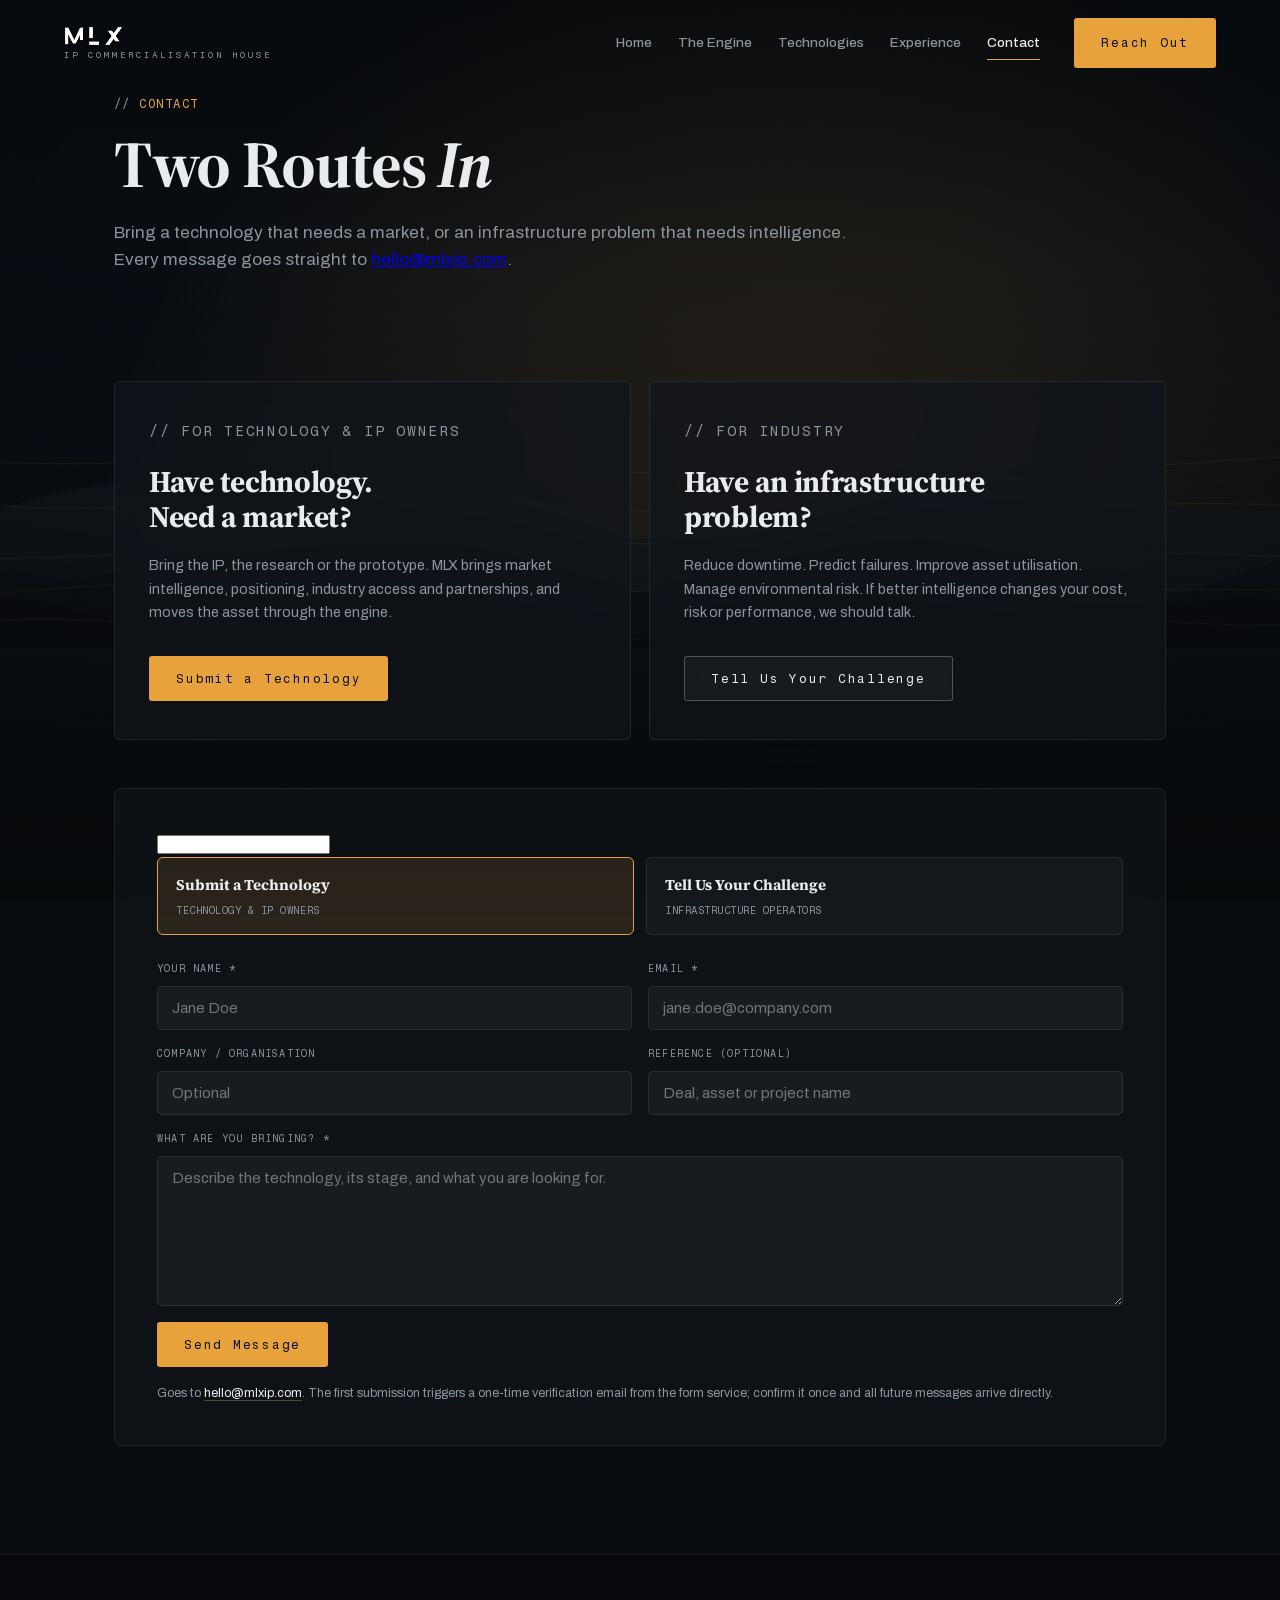
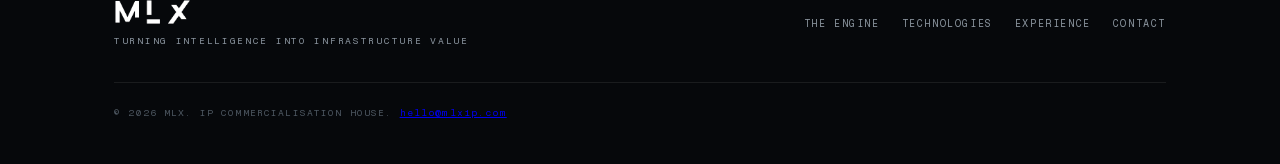
==== commit e7545cbb: "Fix logo: remove from hero/mobile, keep in header+footer undistorted (align-self:flex-start)" ====
--- a/contact.html
+++ b/contact.html
@@ -8,7 +8,7 @@
 <link rel="preconnect" href="https://fonts.googleapis.com" />
 <link rel="preconnect" href="https://fonts.gstatic.com" crossorigin />
 <link rel="stylesheet" href="https://fonts.googleapis.com/css2?family=Source+Serif+4:opsz,wght@8..60,400;8..60,500;8..60,600;8..60,700&display=swap" />
-<link rel="stylesheet" href="css/styles.css?v=3" />
+<link rel="stylesheet" href="css/styles.css?v=4" />
 <link rel="icon" type="image/png" sizes="32x32" href="assets/favicon/favicon-32.png" />
 <link rel="icon" type="image/png" sizes="64x64" href="assets/favicon/favicon-64.png" />
 <link rel="apple-touch-icon" href="assets/favicon/apple-touch-icon.png" />
@@ -29,7 +29,7 @@
 <!-- Navigation -->
 <header class="nav">
   <a class="nav__mark" href="index.html" data-scroll>
-    <img class="nav__logo" src="assets/logo/mlx-mark-white.png" alt="MLX" width="96" height="30" />
+    <img class="nav__logo" src="assets/logo/mlx-mark-white.png" alt="MLX" width="884" height="300" />
     <span class="nav__mark-sub">IP Commercialisation House</span>
   </a>
   <nav class="nav__links">
@@ -44,7 +44,6 @@
 </header>
 
 <div class="nav-mobile" id="nav-mobile">
-  <img class="nav-mobile__logo" src="assets/logo/mlx-mark-white.png" alt="MLX" width="104" height="33" />
   <a href="index.html">Home</a>
   <a href="index.html#engine">The Engine</a>
   <a href="index.html#portfolio">Technologies</a>
@@ -124,7 +123,7 @@
   <footer class="footer">
     <div class="footer__inner">
       <div class="footer__brand">
-        <img class="footer__logo" src="assets/logo/mlx-mark-white.png" alt="MLX" width="104" height="33" />
+        <img class="footer__logo" src="assets/logo/mlx-mark-white.png" alt="MLX" width="884" height="300" />
         <p class="mono">TURNING INTELLIGENCE INTO INFRASTRUCTURE VALUE</p>
       </div>
       <nav class="footer__links mono">
--- a/css/styles.css
+++ b/css/styles.css
@@ -101,7 +101,7 @@
 }
 .nav__mark { text-decoration:none; color:var(--text); display:flex; flex-direction:column; line-height:1.15; margin-right:auto; }
 .nav__mark-glyph { font-family:var(--font-head); font-weight:700; font-size:22px; letter-spacing:0.18em; }
-.nav__logo { height:23px; width:auto; display:block; margin-bottom:3px; }
+.nav__logo { height:20px; width:auto; align-self:flex-start; display:block; margin-bottom:4px; }
 .nav__mark-sub { font-family:var(--font-mono); font-size:9px; letter-spacing:0.22em; color:var(--muted); text-transform:uppercase; }
 .nav__links { display:flex; gap:26px; }
 .nav__links a {
@@ -122,7 +122,6 @@
 }
 .nav-mobile.is-open { opacity:1; pointer-events:auto; }
 .nav-mobile a { font-family:var(--font-head); font-size:30px; color:var(--text); text-decoration:none; padding:10px 0; border-bottom:1px solid var(--line); }
-.nav-mobile__logo { height:32px; width:auto; align-self:flex-start; margin-bottom:30px; }
 .nav-mobile__cta { color:var(--accent) !important; }
 
 /* ---------- hero ---------- */
@@ -137,7 +136,6 @@
   -webkit-background-clip:text; background-clip:text; color:transparent;
   margin:6px 0 10px;
 }
-.hero__logo { height:clamp(72px, 13vw, 156px); width:auto; display:block; }
 .hero__tagline { font-family:var(--font-head); font-weight:500; font-size:clamp(22px, 3vw, 34px); line-height:1.2; margin-bottom:22px; }
 .hero__statement { color:var(--muted); max-width:560px; font-size:16.5px; margin-bottom:34px; }
 .hero__ctas { display:flex; gap:16px; flex-wrap:wrap; }
@@ -303,7 +301,7 @@
   display:flex; align-items:center; gap:34px; flex-wrap:wrap;
 }
 .footer__brand { margin-right:auto; }
-.footer__logo { height:30px; width:auto; display:block; }
+.footer__logo { height:26px; width:auto; max-width:100%; display:block; }
 .footer__brand p { color:var(--muted); font-size:9.5px; margin-top:8px; letter-spacing:0.18em; }
 .footer__links { display:flex; gap:22px; }
 .footer__links a { color:var(--muted); text-decoration:none; font-size:10px; letter-spacing:0.16em; transition:color .25s; }
